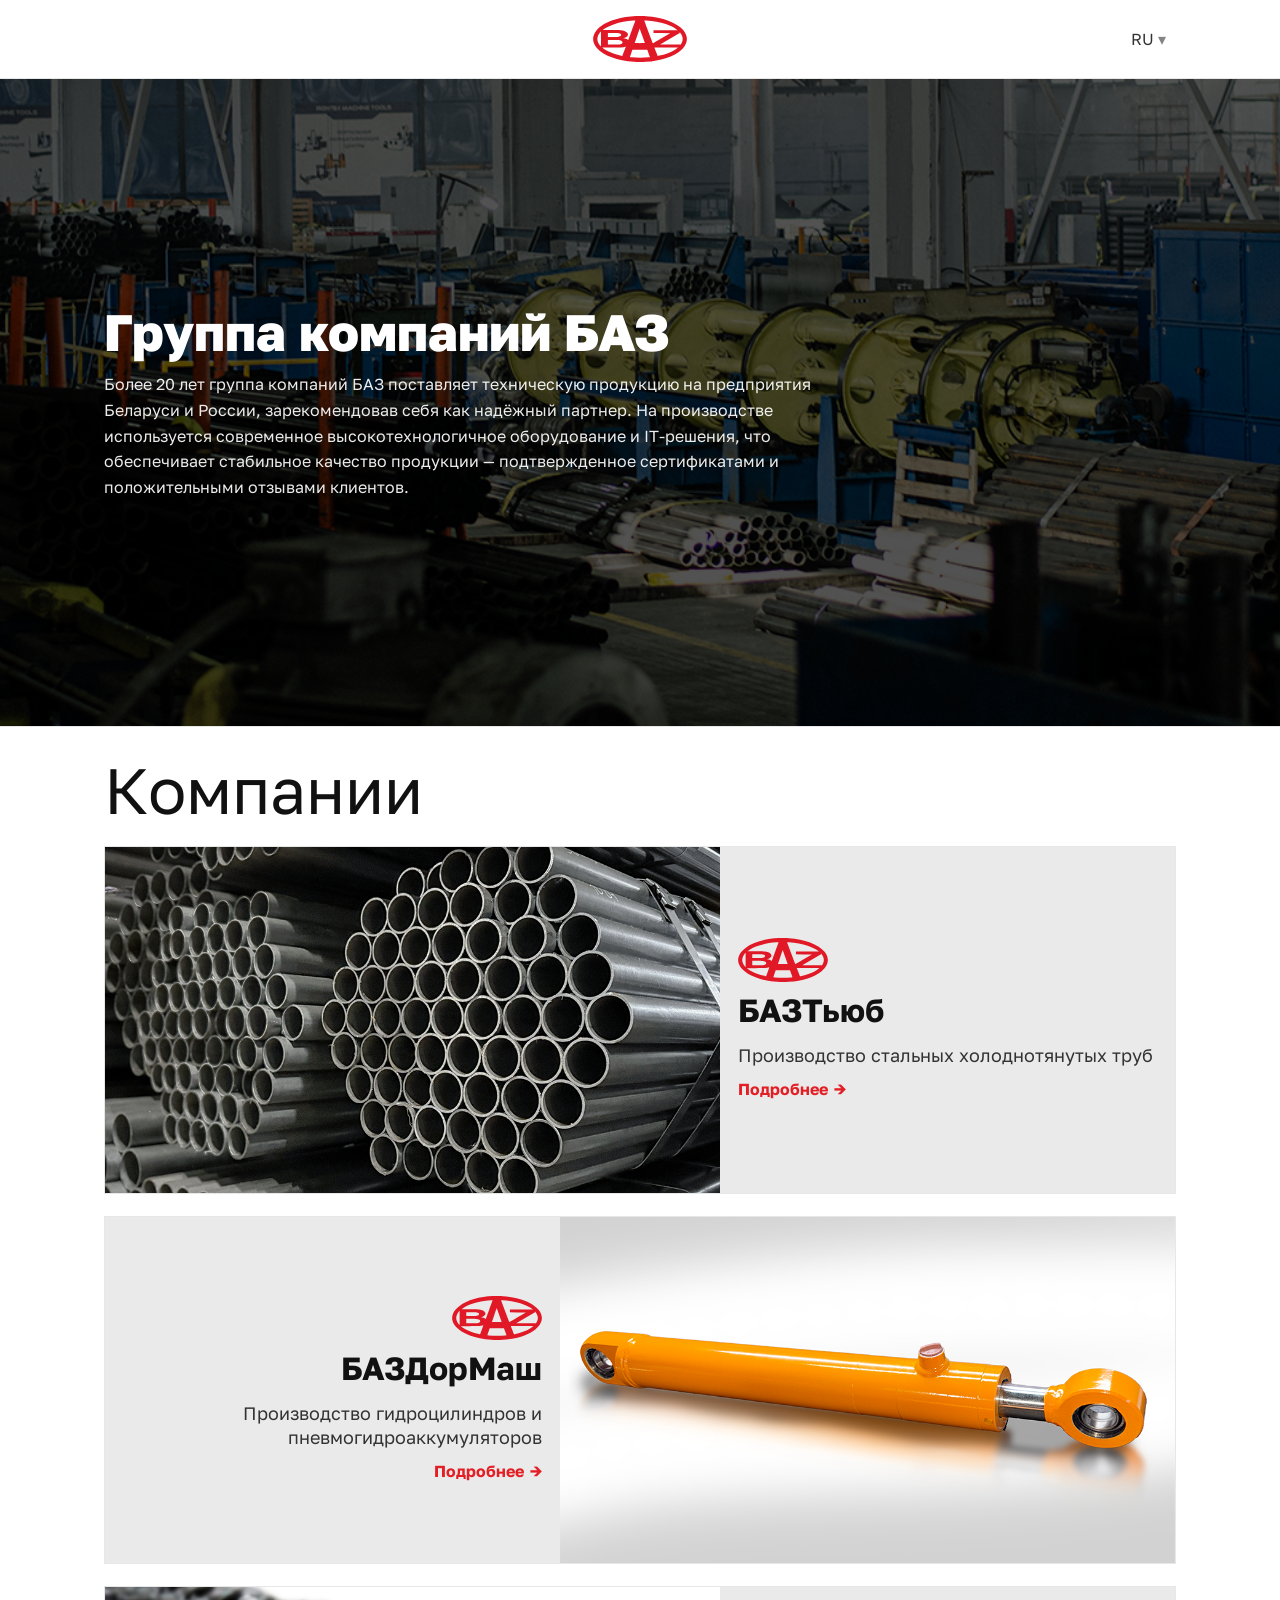
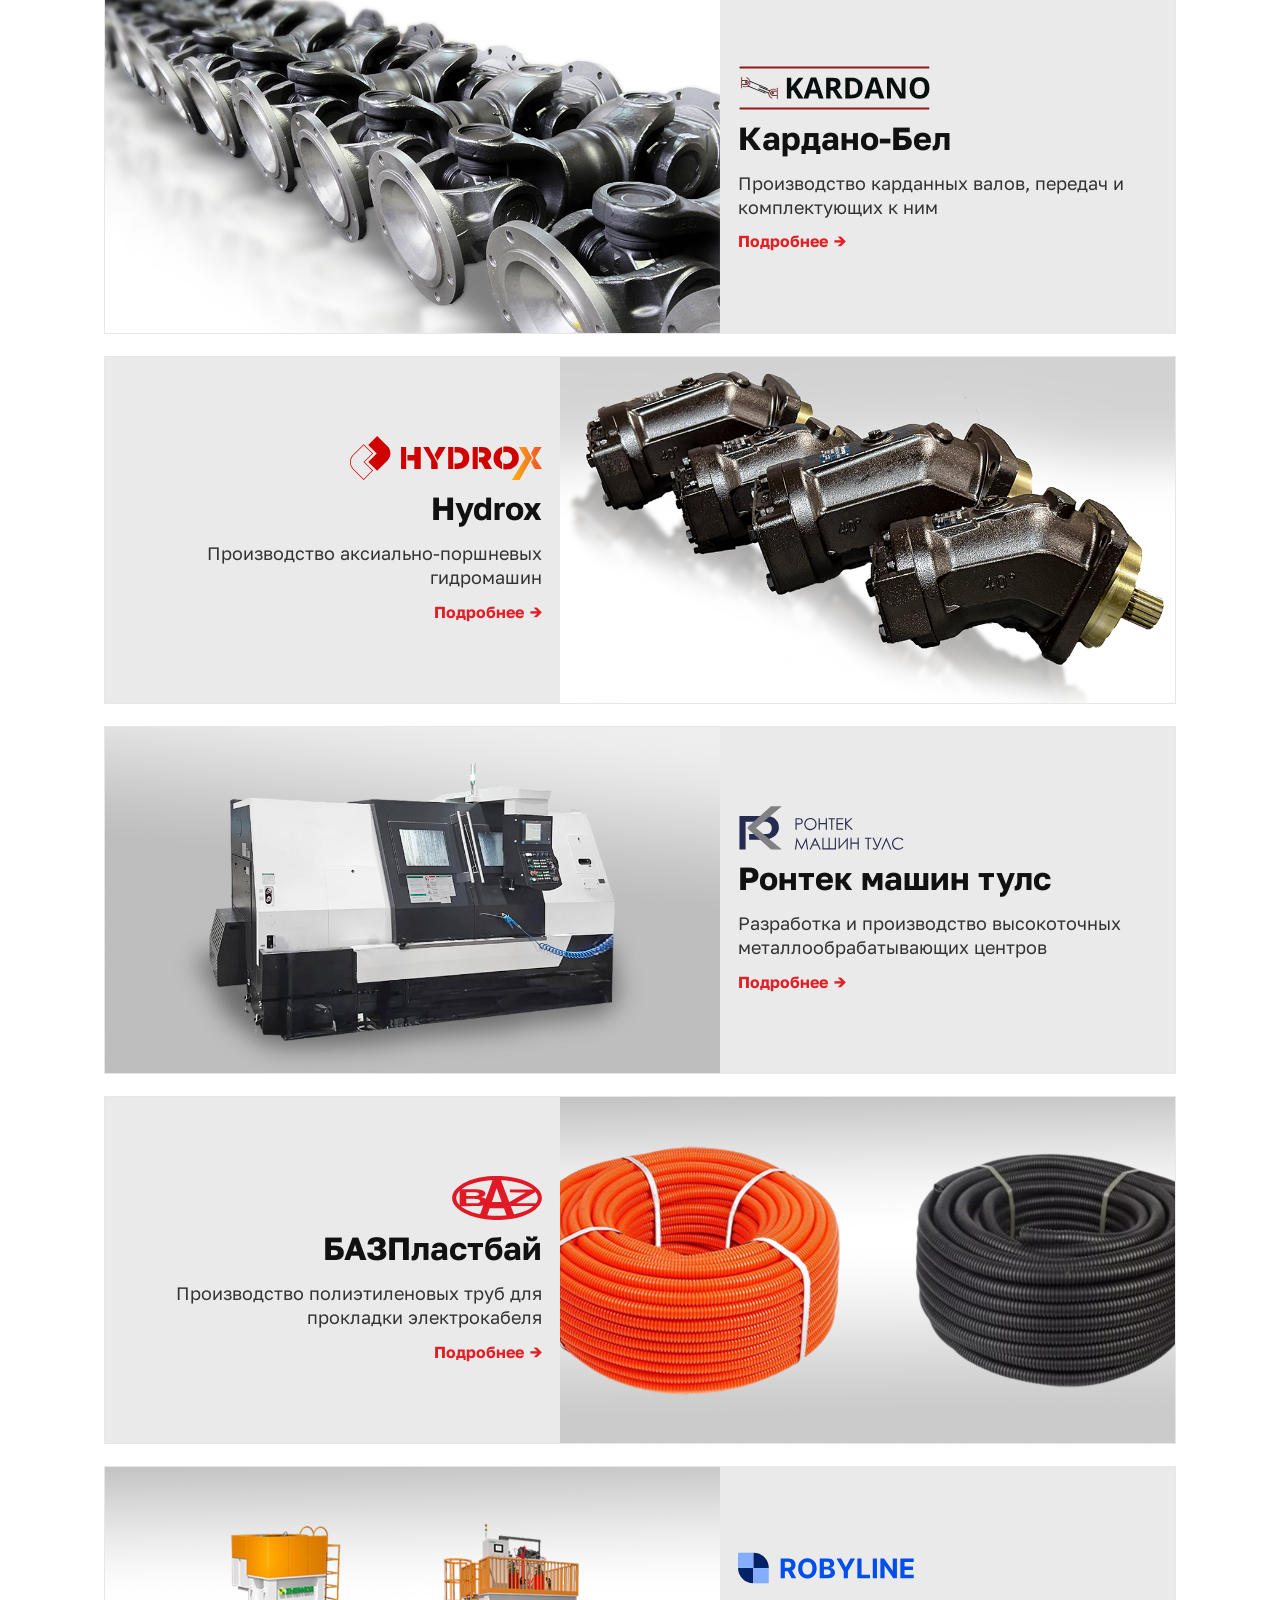
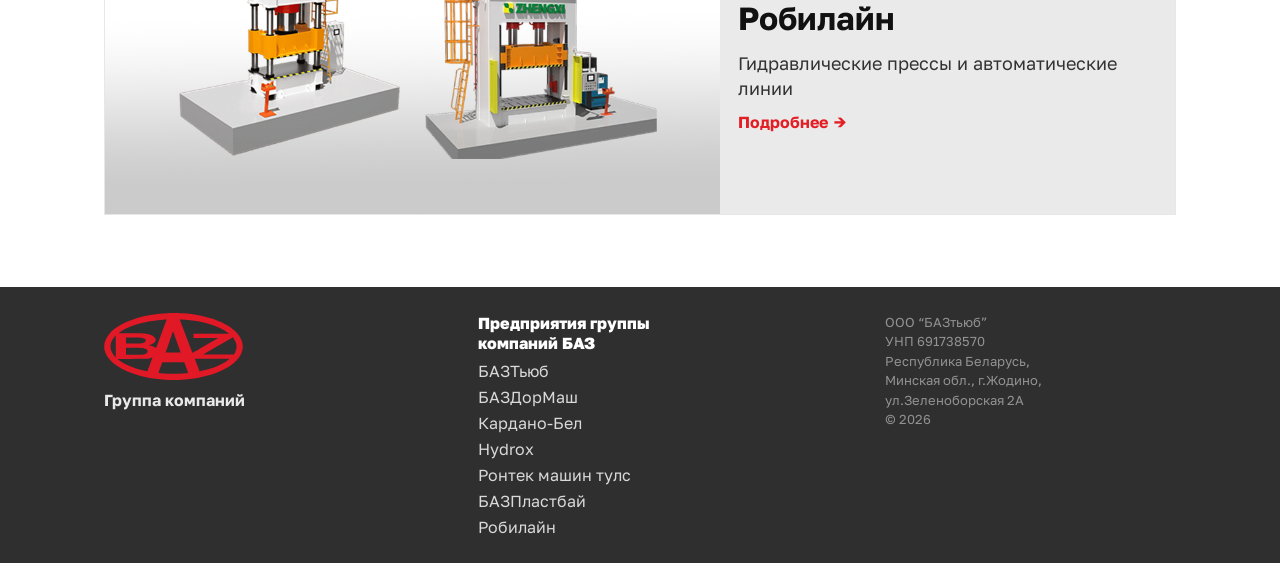
==== index.html @ dd6b68cf "new company layout" ====
<!DOCTYPE html>
<html lang="ru">
  <head>
    <meta charset="utf-8" />
    <meta name="viewport" content="width=device-width, initial-scale=1" />
    <title>Группа компаний БАЗ</title>

    <!-- Golos Text -->
    <link rel="preconnect" href="https://fonts.googleapis.com" />
    <link rel="preconnect" href="https://fonts.gstatic.com" crossorigin />
    <link
      href="https://fonts.googleapis.com/css2?family=Golos+Text:wght@400;500;600;700;800;900&display=swap"
      rel="stylesheet"
    />

    <link rel="stylesheet" href="styles.css" />
  </head>

  <body>
    <!-- HEADER -->
    <header class="header">
      <div class="container header__inner">
        <div></div>

        <a class="brand" href="#" aria-label="БАЗ">
          <img class="brand__logo" src="img/LogoBaz.svg" alt="БАЗ" />
        </a>

        <div class="lang">
          <button class="lang__btn" type="button">
            RU <span class="lang__chev">▾</span>
          </button>
        </div>
      </div>
    </header>

    <!-- HERO (без зума, без cover) -->
    <section class="hero">
      <img class="hero__img" src="img/Hero.png" alt="" aria-hidden="true" />
      <div class="hero__overlay" aria-hidden="true"></div>

      <div class="container hero__inner">
        <h1 class="hero__title">Группа компаний БАЗ</h1>
        <p class="hero__text">
          Более 20 лет группа компаний БАЗ поставляет техническую продукцию на
          предприятия Беларуси и России, зарекомендовав себя как надёжный
          партнер. На производстве используется современное высокотехнологичное
          оборудование и IT-решения, что обеспечивает стабильное качество
          продукции — подтвержденное сертификатами и положительными отзывами
          клиентов.
        </p>
      </div>
    </section>

    <!-- COMPANIES -->
    <main>
      <section class="section">
        <div class="container">
          <h2 class="section__title">Компании</h2>

          <div class="companies">
            <!-- 1 -->
            <article class="company">
              <div class="company__media">
                <img src="img/BAZtube.png" alt="БАЗТьюб" />
              </div>
              <div class="company__content">
                <div class="company__logo">
                  <!-- у БАЗ только общий логотип -->
                  <img src="img/LogoBaz.svg" alt="БАЗ" />
                </div>
                <h3 class="company__name">БАЗТьюб</h3>
                <p class="company__desc">
                  Производство стальных холоднотянутых труб
                </p>
                <a class="company__link" href="#">Подробнее <span>→</span></a>
              </div>
            </article>

            <!-- 2 -->
            <article class="company company--reverse">
              <div class="company__media">
                <img src="img/BAZDorMash.png" alt="БАЗДорМаш" />
              </div>
              <div class="company__content">
                <div class="company__logo">
                  <img src="img/LogoBaz.svg" alt="БАЗ" />
                </div>
                <h3 class="company__name">БАЗДорМаш</h3>
                <p class="company__desc">
                  Производство гидроцилиндров и пневмогидроаккумуляторов
                </p>
                <a class="company__link" href="#">Подробнее <span>→</span></a>
              </div>
            </article>

            <!-- 3 -->
            <article class="company">
              <div class="company__media">
                <img src="img/KardanoBel.png" alt="Кардано-Бел" />
              </div>
              <div class="company__content">
                <div class="company__logo">
                  <img src="img/LogoKardano.svg" alt="Кардано" />
                </div>
                <h3 class="company__name">Кардано-Бел</h3>
                <p class="company__desc">
                  Производство карданных валов, передач и комплектующих к ним
                </p>
                <a class="company__link" href="#">Подробнее <span>→</span></a>
              </div>
            </article>

            <!-- 4 -->
            <article class="company company--reverse">
              <div class="company__media">
                <img src="img/Hydrox.png" alt="Hydrox" />
              </div>
              <div class="company__content">
                <div class="company__logo">
                  <img src="img/LogoHydrox.svg" alt="Hydrox" />
                </div>
                <h3 class="company__name">Hydrox</h3>
                <p class="company__desc">
                  Производство аксиально-поршневых гидромашин
                </p>
                <a class="company__link" href="#">Подробнее <span>→</span></a>
              </div>
            </article>

            <!-- 5 -->
            <article class="company">
              <div class="company__media">
                <img src="img/Rontek.png" alt="Ронтек машин тулс" />
              </div>
              <div class="company__content">
                <div class="company__logo">
                  <img src="img/LogoRontek.svg" alt="Ронтек" />
                </div>
                <h3 class="company__name">Ронтек машин тулс</h3>
                <p class="company__desc">
                  Разработка и производство высокоточных металлообрабатывающих
                  центров
                </p>
                <a class="company__link" href="#">Подробнее <span>→</span></a>
              </div>
            </article>

            <!-- 6 -->
            <article class="company company--reverse">
              <div class="company__media">
                <img src="img/BAZPlastby.png" alt="БАЗПластбай" />
              </div>
              <div class="company__content">
                <div class="company__logo">
                  <img src="img/LogoBaz.svg" alt="БАЗ" />
                </div>
                <h3 class="company__name">БАЗПластбай</h3>
                <p class="company__desc">
                  Производство полиэтиленовых труб для прокладки электрокабеля
                </p>
                <a class="company__link" href="#">Подробнее <span>→</span></a>
              </div>
            </article>

            <!-- 7 -->
            <article class="company">
              <div class="company__media">
                <img src="img/Robyline.png" alt="Робилайн" />
              </div>
              <div class="company__content">
                <div class="company__logo">
                  <img src="img/LogoRobyline.svg" alt="Робилайн" />
                </div>
                <h3 class="company__name">Робилайн</h3>
                <p class="company__desc">
                  Гидравлические прессы и автоматические линии
                </p>
                <a class="company__link" href="#">Подробнее <span>→</span></a>
              </div>
            </article>
          </div>
        </div>
      </section>
    </main>

    <!-- FOOTER -->
    <footer class="footer">
      <div class="container footer__inner">
        <div class="footer__brand">
          <img class="footer__logo" src="img/LogoBaz.svg" alt="БАЗ" />
          <div class="footer__brandtext">Группа компаний</div>
        </div>

        <div class="footer__col">
          <div class="footer__title">Предприятия группы</br>компаний БАЗ</div>
          <ul class="footer__list">
            <li><a href="#">БАЗТьюб</a></li>
            <li><a href="#">БАЗДорМаш</a></li>
            <li><a href="#">Кардано-Бел</a></li>
            <li><a href="#">Hydrox</a></li>
            <li><a href="#">Ронтек машин тулс</a></li>
            <li><a href="#">БАЗПластбай</a></li>
            <li><a href="#">Робилайн</a></li>
          </ul>
        </div>

        <div class="footer__col">
          <!-- <div class="footer__title">Контакты</div> -->
          <div class="footer__small">
            <div>ООО “БАЗтьюб”</div>
            <div>УНП 691738570</div>
            <div>Республика Беларусь,</div>
            <div>Минская обл., г.Жодино,</div>
            <div>ул.Зеленоборская 2А</div>
            <div>© 2026</div>
          </div>
        </div>
      </div>
    </footer>
  </body>
</html>
---- styles.css ----
:root {
  --container: 1120px;
  --pad: 24px;

  --text: #111;
  --muted: #5b5b5b;
  --brand: #e31e24;

  --bg: #fff;
  --line: #e7e7e7;

  --footer: #2f2f2f;
}

* {
  box-sizing: border-box;
}
html,
body {
  height: 100%;
}
body {
  margin: 0;
  font-family: "Golos Text", system-ui, -apple-system, Segoe UI, Roboto, Arial,
    sans-serif;
  color: var(--text);
  background: var(--bg);
}

img {
  max-width: 100%;
  display: block;
}
a {
  color: inherit;
  text-decoration: none;
}
a:hover {
  text-decoration: underline;
}

.container {
  max-width: var(--container);
  margin: 0 auto;
  padding: 0 var(--pad);
}

/* HEADER */
.header {
  position: sticky;
  top: 0;
  z-index: 10;
  background: #fff;
  border-bottom: 1px solid var(--line);
}

.header__inner {
  height: 78px;
  display: grid;
  grid-template-columns: 1fr auto 1fr;
  align-items: center;
}

.brand {
  justify-self: center;
  display: inline-flex;
  align-items: center;
  height: 46px; /* фиксируем “полосу” под логотип */
}

.brand__logo {
  height: 46px; /* главное — фиксированная высота */
  width: auto;
  object-fit: contain;
}

.lang {
  justify-self: end;
}
.lang__btn {
  border: 0;
  background: transparent;
  font: inherit;
  color: #333;
  cursor: pointer;
  padding: 8px 10px;
}
.lang__chev {
  opacity: 0.6;
}

/* HERO: без zoom */
.hero {
  position: relative;
  height: 72vh;
  min-height: 520px;
  overflow: hidden;
  border-bottom: 1px solid var(--line);
}

/* ключ: contain / object-fit: contain */
.hero__img {
  position: absolute;
  inset: 0;
  width: 100%;
  height: 100%;
  object-fit: cover; /* <= НЕ приближает */
  object-position: center;
  background: #111; /* фон, если будут поля */
}

.hero__overlay {
  position: absolute;
  inset: 0;
  background: rgba(0, 0, 0, 0.68);
}

.hero__inner {
  position: relative;
  height: 100%;
  display: flex;
  flex-direction: column;
  justify-content: center;
  padding-top: 32px;
  padding-bottom: 32px;
}

.hero__title {
  margin: 0 0 14px;
  color: #fff;
  font-weight: 800;
  font-size: clamp(34px, 4vw, 58px);
  line-height: 1.05;
}

.hero__text {
  margin: 0;
  max-width: 760px;
  color: rgba(255, 255, 255, 0.92);
  font-size: 16px;
  line-height: 1.6;
}

/* SECTION */
.section {
  padding: 24px 0 72px;
}

.section__title {
  margin: 0 0 18px;
  font-size: 64px;
  font-weight: normal;
}

/* COMPANIES */
.companies {
  display: grid;
  gap: 22px;
}

/* карточка-ряд */
.company {
  display: grid;
  grid-template-columns: 1.15fr 0.85fr;
  border: 1px solid var(--line);
  background: #fff;
  overflow: hidden;
}

.company--reverse {
  grid-template-columns: 0.85fr 1.15fr;
}
.company--reverse .company__media {
  order: 2;
}
.company--reverse .company__content {
  order: 1;
}

/* медиа зона: одинаковая геометрия */
.company__media {
  background: #eaeaea;
  aspect-ratio: 16 / 9; /* фиксирует высоту, чтобы не “плыло” */
  width: 100%;
}
.company__media img {
  width: 100%;
  height: 100%;
  object-fit: cover; /* здесь нормально cover — это не hero */
  object-position: center;
}

/* контент */
.company__content {
  padding: 18px 18px 16px;
  display: grid;
  align-content: center;
  gap: 6px;
  background: #eaeaea;
}

/* reverse: текст вправо (в сторону оси) */
.company--reverse .company__content {
  text-align: right;
}

/* reverse: логотип вправо */
.company--reverse .company__logo {
  justify-content: flex-end;
}

/* reverse: ссылка вправо */
.company--reverse .company__link {
  justify-content: flex-end;
}

/* зона под логотип компании — фиксируем, чтобы разные SVG не сдвигали */
.company__logo {
  height: 34px;
  display: flex;
  align-items: center;
}
.company__logo img {
  height: 44px;
  width: auto;
  object-fit: contain;
}

.company__name {
  margin: 8px 0;
  font-size: 32px;
}

.company__desc {
  margin: 0;
  color: #333;
  font-size: 18px;
  line-height: 1.35;
}

.company__link {
  margin-top: 6px;
  color: var(--brand);
  font-weight: 700;
  font-size: 16px;
  display: inline-flex;
  align-items: center;
  gap: 6px;
}

/* FOOTER */
.footer {
  background: var(--footer);
  color: #e9e9e9;
  padding: 26px 0;
}

.footer__inner {
  display: grid;
  grid-template-columns: 1.1fr 1.2fr 0.9fr;
  gap: 18px;
  align-items: start;
}

.footer__brand {
  display: grid;
  gap: 10px;
}

.footer__logo {
  height: 68px;
  width: auto;
  object-fit: contain;
}

.footer__brandtext {
  font-weight: 700;
  line-height: 1.2;
}

.footer__title {
  font-weight: 800;
  margin-bottom: 8px;
  color: #fff;
}

.footer__list {
  list-style: none;
  margin: 0;
  padding: 0;
  display: grid;
  gap: 6px;
}
.footer__list a {
  color: #d9d9d9;
}
.footer__list a:hover {
  color: #fff;
}

.footer__small {
  color: #929292;
  font-size: 13px;
  line-height: 1.5;
}

/* RESPONSIVE */
@media (max-width: 992px) {
  .hero {
    min-height: 460px;
    height: 66vh;
  }
  .footer__inner {
    grid-template-columns: 1fr;
    text-align: center;
  }
  .footer__brand {
    justify-items: center; /* центр для grid */
  }
  .footer__logo {
    margin: 0 auto; /* логотип по центру */
  }
  .footer__list {
    justify-items: center; /* ссылки по центру */
  }
}

@media (max-width: 768px) {
  /* .header__inner {
    grid-template-columns: 1fr auto auto;
    gap: 10px;
  } */

  .company,
  .company--reverse {
    grid-template-columns: 1fr;
  }
  .company--reverse .company__media,
  .company--reverse .company__content {
    order: 0;
  }

  /* чтобы на мобиле фон всегда был “целиком” */
  .hero__img {
    object-fit: cover;
  }
}
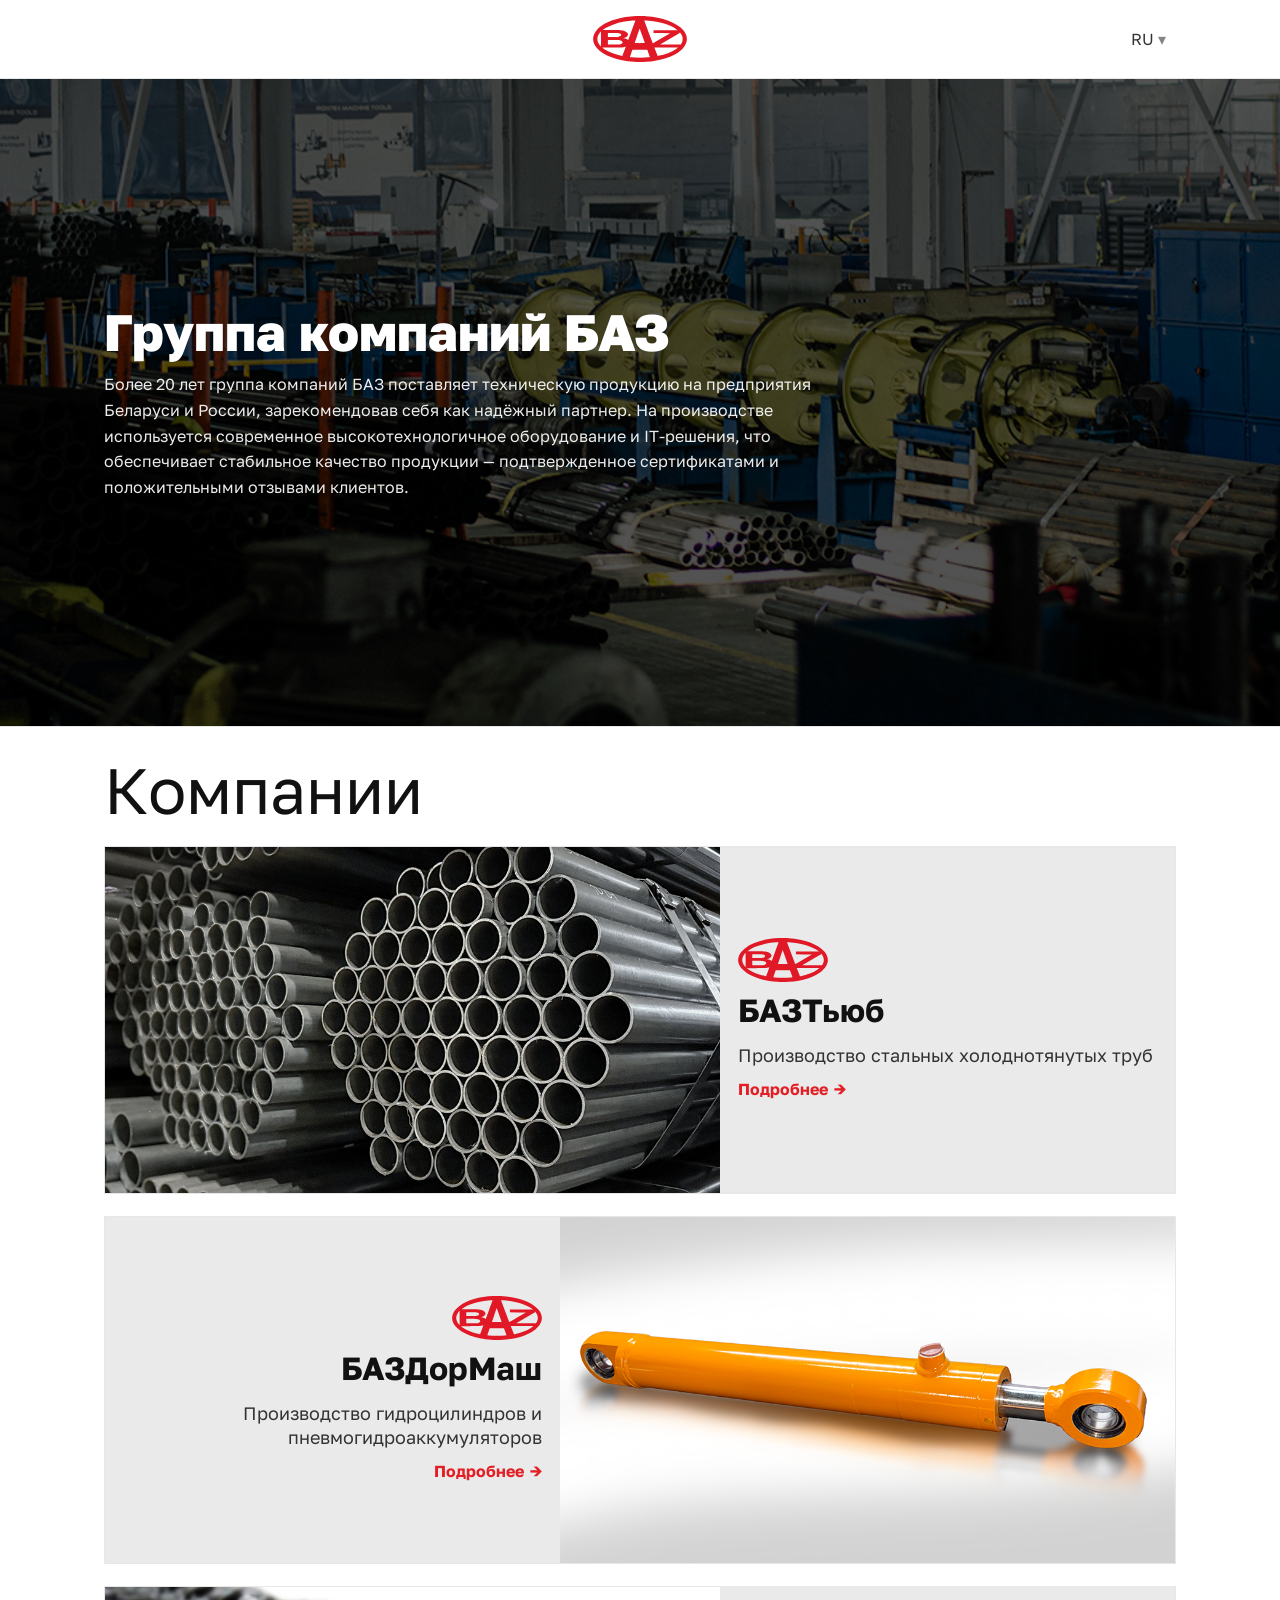
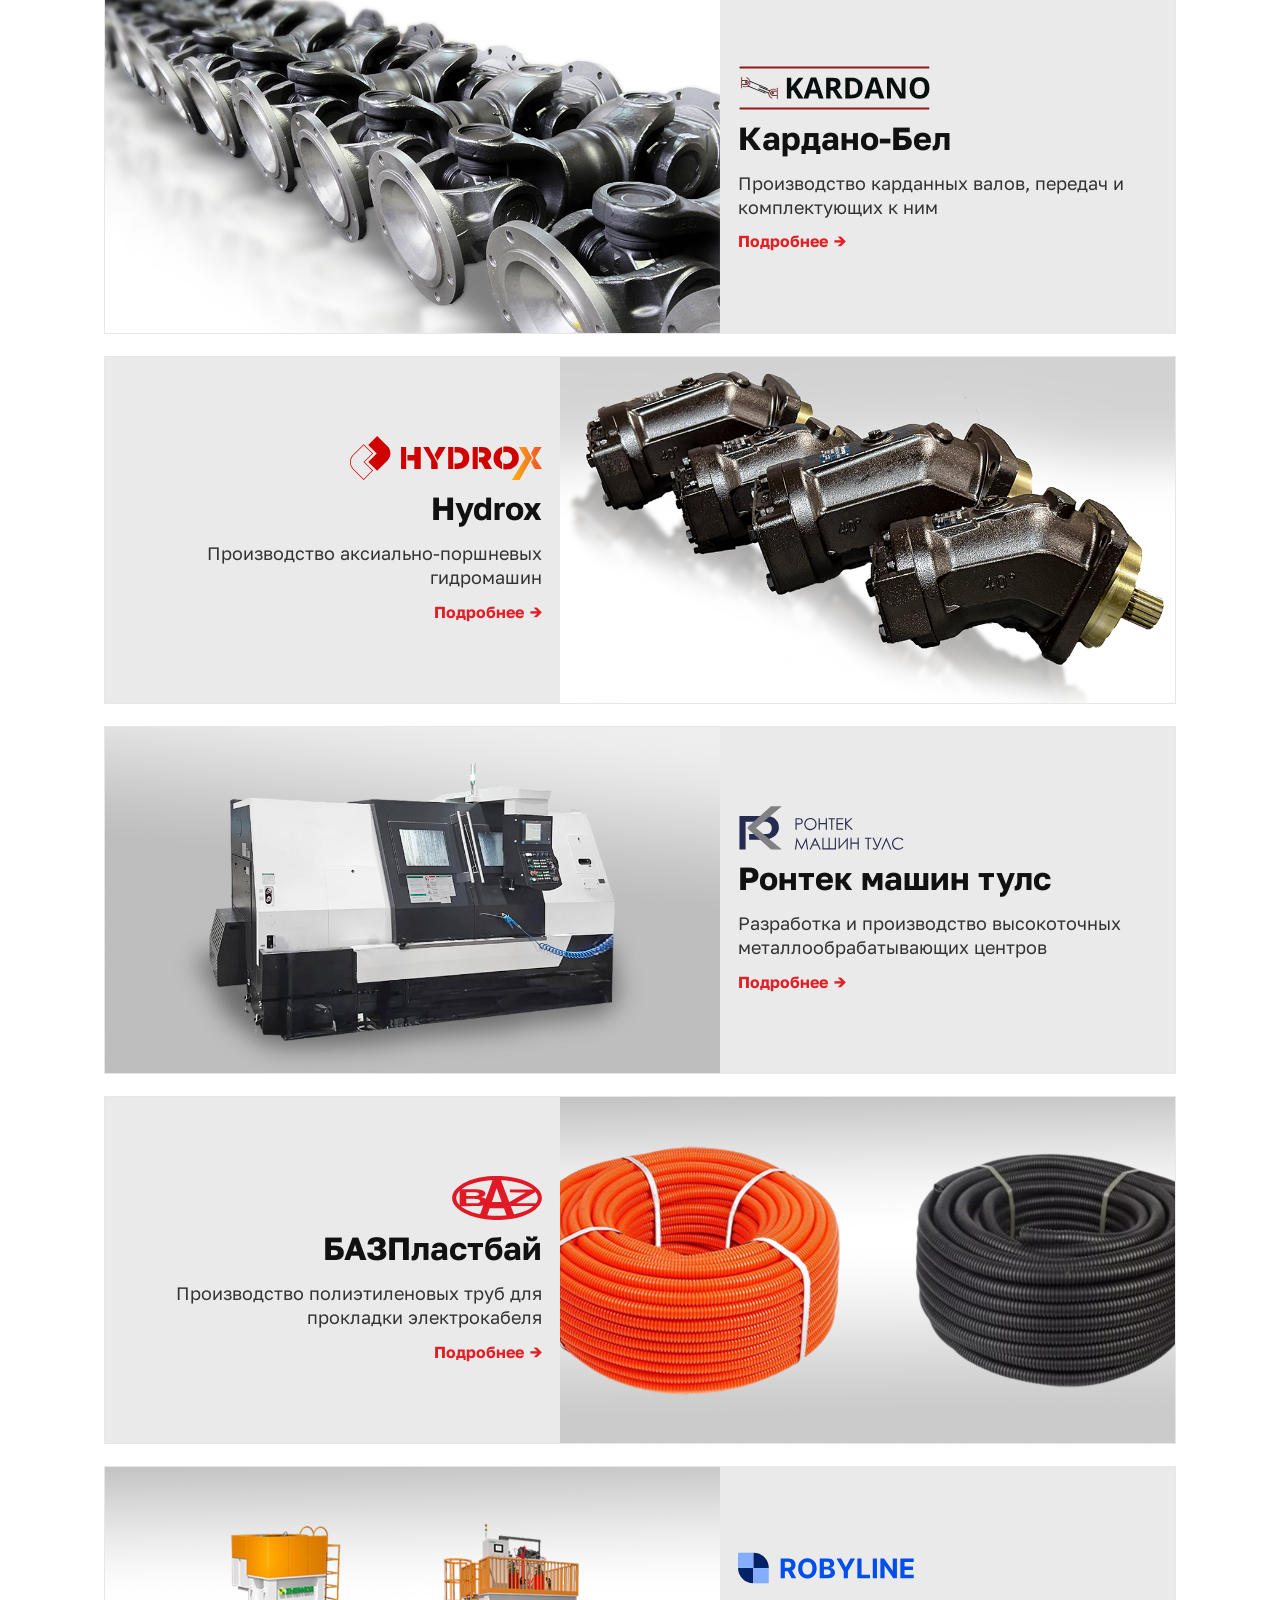
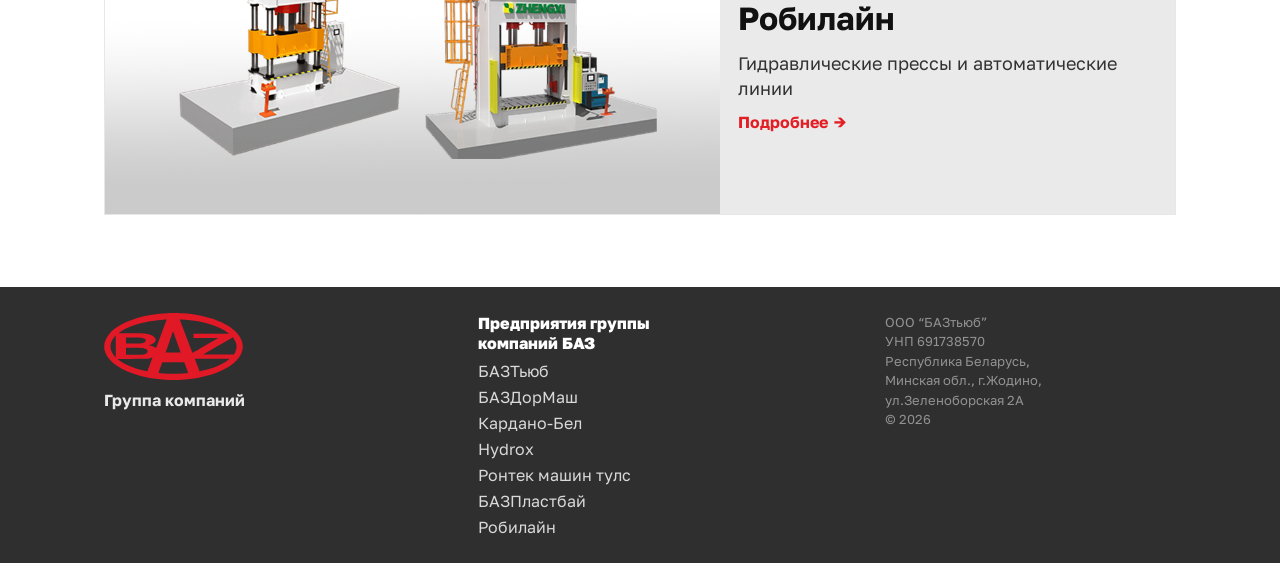
==== commit 9f29e233: "add some ceo tags" ====
--- a/index.html
+++ b/index.html
@@ -3,7 +3,12 @@
   <head>
     <meta charset="utf-8" />
     <meta name="viewport" content="width=device-width, initial-scale=1" />
-    <title>Группа компаний БАЗ</title>
+    <title>Группа компаний "БАЗ" - белорусский производитель холоднодеформированной трубы, гидроцилиндров, карданных валов и иной продукции машиностроения</title>
+    <meta
+      name="description"
+      content="Производство холоднодеформированной трубы, лидер белорусского рынка по производству стальной холоднодеформированной трубы, сварная труба для карданного вала, валы карданные УАЗ, шток для гидроцилиндра, гидроцилиндр КамАЗ, купить гидроцилиндр опт, машиностроительное предприятие Жодино, хромированный шток, гидроцилиндр для тракторов и комбайнов"
+    />
+    <meta name="robots" content="index, follow" />
 
     <!-- Golos Text -->
     <link rel="preconnect" href="https://fonts.googleapis.com" />
@@ -36,7 +41,7 @@
 
     <!-- HERO (без зума, без cover) -->
     <section class="hero">
-      <img class="hero__img" src="img/Hero.png" alt="" aria-hidden="true" />
+      <img class="hero__img" src="img/Прогрессивное_предприятие_Беларуси.png" alt="Крупное производство Беларуси с автоматизацией" aria-hidden="true" />
       <div class="hero__overlay" aria-hidden="true"></div>
 
       <div class="container hero__inner">
@@ -62,7 +67,7 @@
             <!-- 1 -->
             <article class="company">
               <div class="company__media">
-                <img src="img/BAZtube.png" alt="БАЗТьюб" />
+                <img src="img/Холоднодеформированная_бесшовная_труба.png" alt="БАЗТьюб сортамент бесшовных труб" />
               </div>
               <div class="company__content">
                 <div class="company__logo">
@@ -80,7 +85,7 @@
             <!-- 2 -->
             <article class="company company--reverse">
               <div class="company__media">
-                <img src="img/BAZDorMash.png" alt="БАЗДорМаш" />
+                <img src="img/Гидроцилиндр от белорусского произволителя.png" alt="БАЗДорМаш каталог гидроцилиндров" />
               </div>
               <div class="company__content">
                 <div class="company__logo">
@@ -97,7 +102,7 @@
             <!-- 3 -->
             <article class="company">
               <div class="company__media">
-                <img src="img/KardanoBel.png" alt="Кардано-Бел" />
+                <img src="img/Валы_карданные_для_сельскохозяйственной_техники.png" alt="Кардано-Бел каталог карданов" />
               </div>
               <div class="company__content">
                 <div class="company__logo">
@@ -114,7 +119,7 @@
             <!-- 4 -->
             <article class="company company--reverse">
               <div class="company__media">
-                <img src="img/Hydrox.png" alt="Hydrox" />
+                <img src="img/Гидронасосы.png" alt="Гидрокс крупноузловая сборка гидромашин" />
               </div>
               <div class="company__content">
                 <div class="company__logo">
@@ -131,7 +136,7 @@
             <!-- 5 -->
             <article class="company">
               <div class="company__media">
-                <img src="img/Rontek.png" alt="Ронтек машин тулс" />
+                <img src="img/Автоматизированные_линии.png" alt="Детали для грузовых автомобилей и спецтехники"/>
               </div>
               <div class="company__content">
                 <div class="company__logo">
@@ -149,7 +154,7 @@
             <!-- 6 -->
             <article class="company company--reverse">
               <div class="company__media">
-                <img src="img/BAZPlastby.png" alt="БАЗПластбай" />
+                <img src="img/Трубы_из_ПНД_для_изоляции.png" alt="труба пластиковая изоляция" />
               </div>
               <div class="company__content">
                 <div class="company__logo">
@@ -166,7 +171,7 @@
             <!-- 7 -->
             <article class="company">
               <div class="company__media">
-                <img src="img/Robyline.png" alt="Робилайн" />
+                <img src="img/Промышленные_пресса.png" alt="БАЗ запчасти для специальной техники"/>
               </div>
               <div class="company__content">
                 <div class="company__logo">
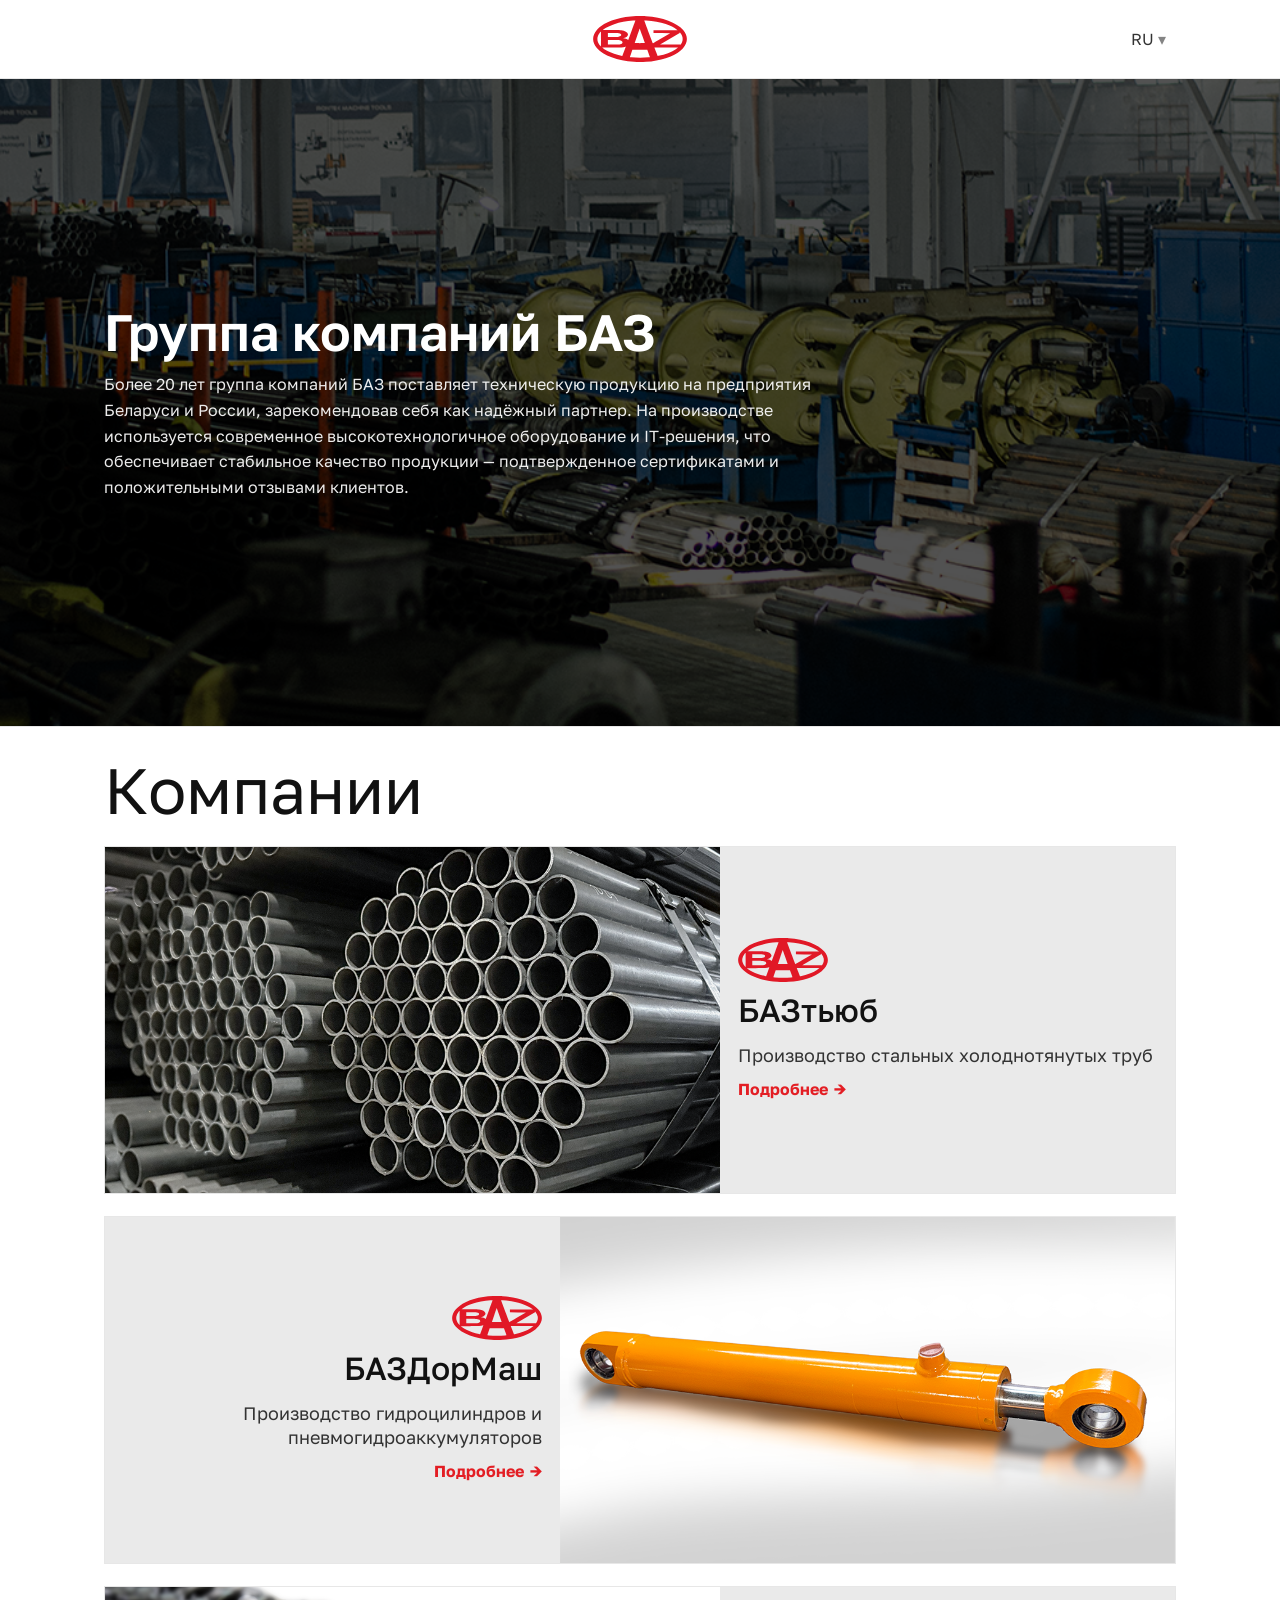
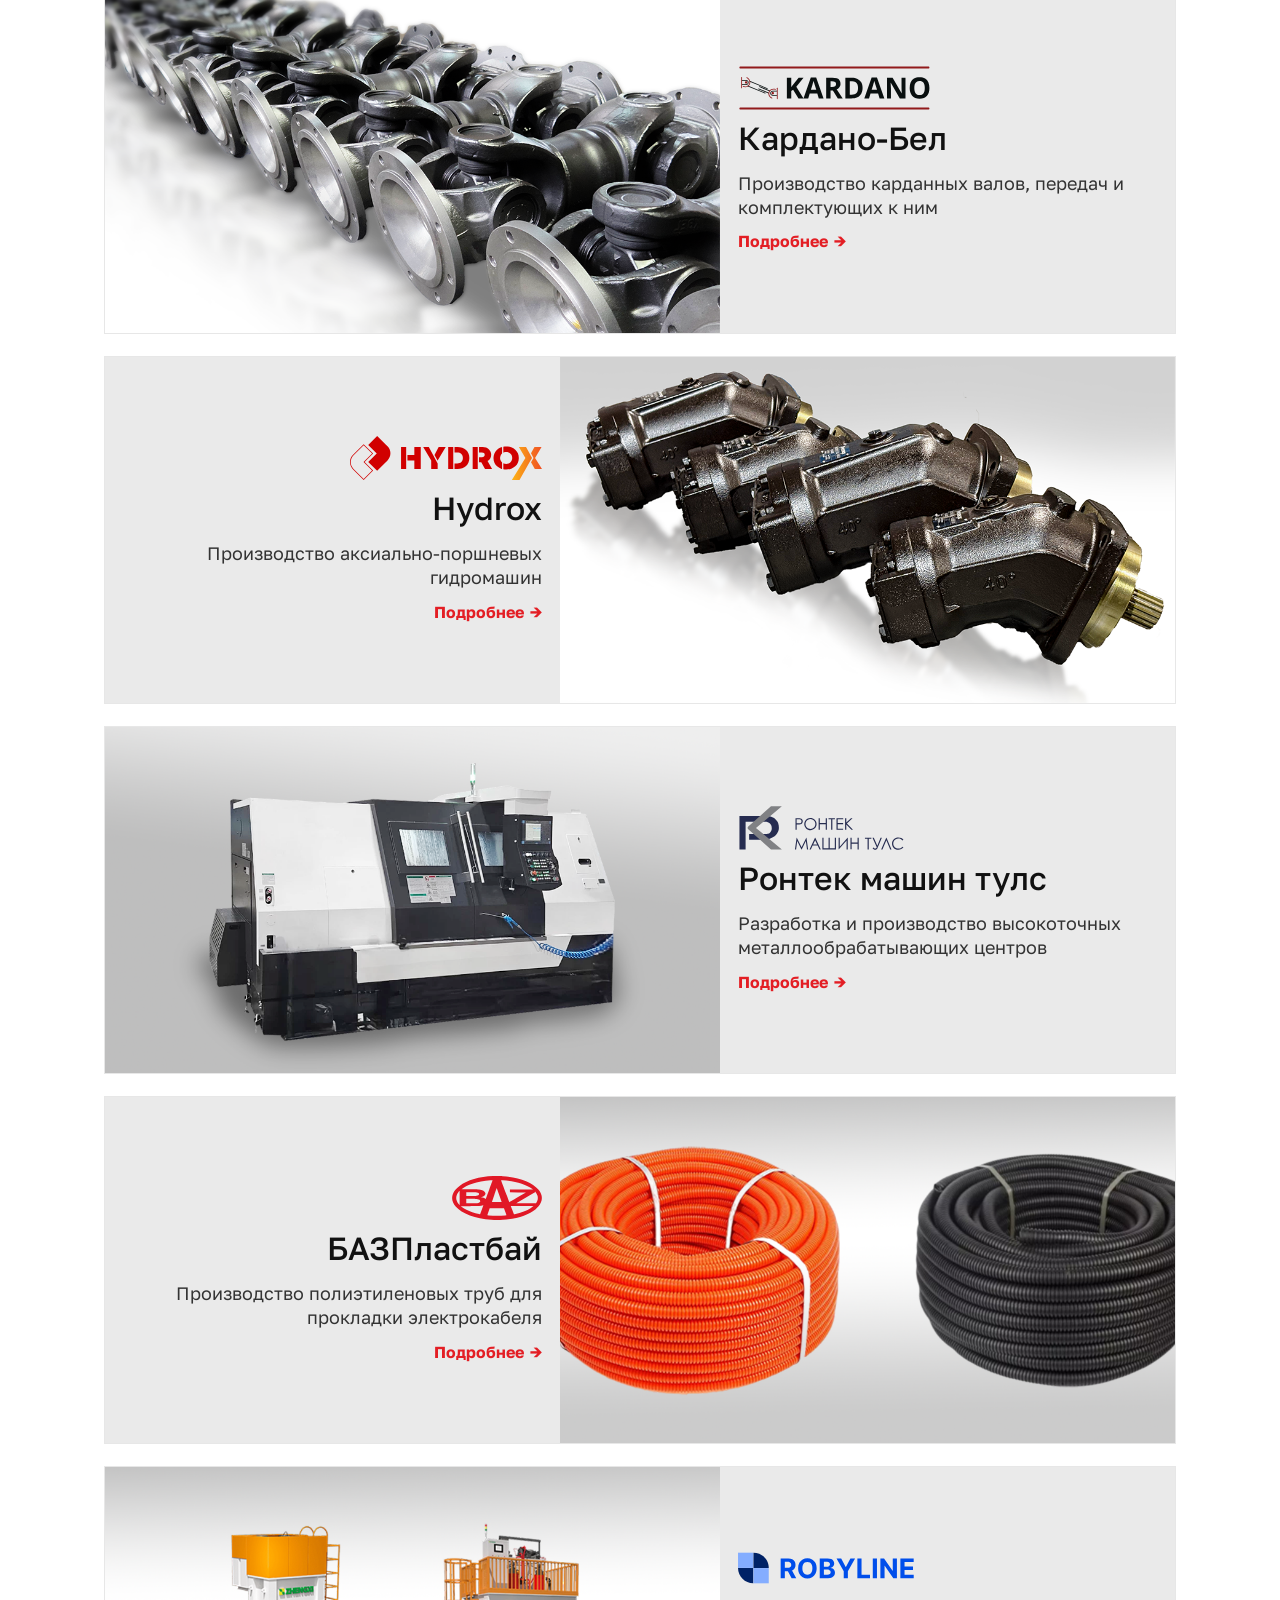
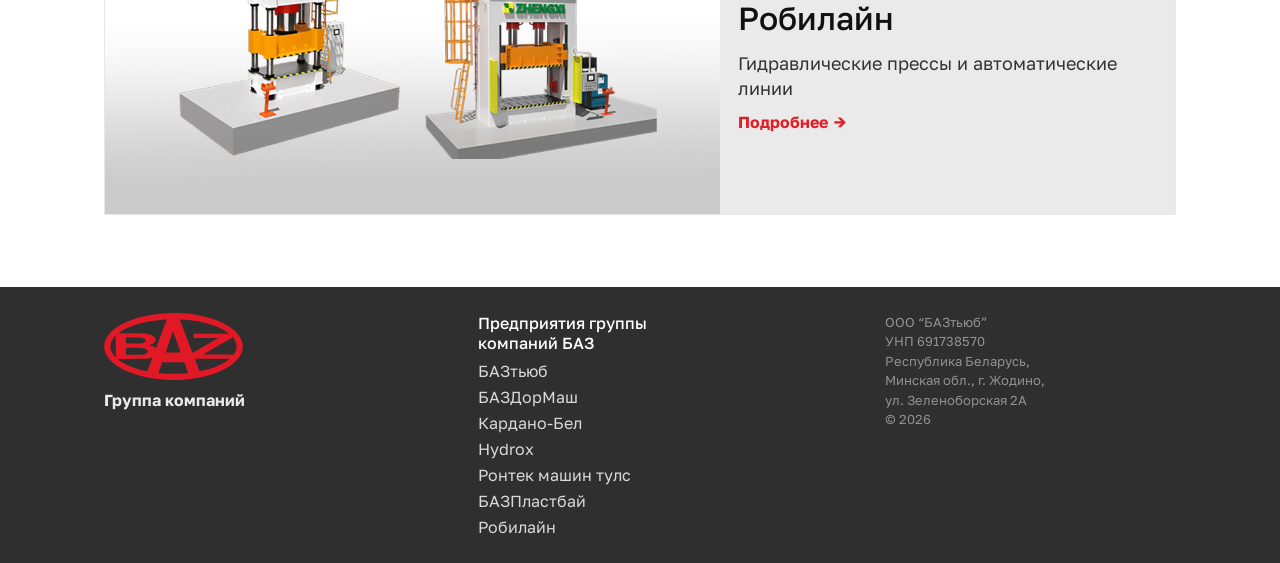
==== commit 99723fec: "finish all web pages" ====
--- a/index.html
+++ b/index.html
@@ -74,11 +74,11 @@
                   <!-- у БАЗ только общий логотип -->
                   <img src="img/LogoBaz.svg" alt="БАЗ" />
                 </div>
-                <h3 class="company__name">БАЗТьюб</h3>
+                <h3 class="company__name">БАЗтьюб</h3>
                 <p class="company__desc">
                   Производство стальных холоднотянутых труб
                 </p>
-                <a class="company__link" href="#">Подробнее <span>→</span></a>
+                <a class="company__link" href="llcs/baztube.html">Подробнее <span>→</span></a>
               </div>
             </article>
 
@@ -95,7 +95,7 @@
                 <p class="company__desc">
                   Производство гидроцилиндров и пневмогидроаккумуляторов
                 </p>
-                <a class="company__link" href="#">Подробнее <span>→</span></a>
+                <a class="company__link" href="llcs/bazdormash.html">Подробнее <span>→</span></a>
               </div>
             </article>
 
@@ -112,7 +112,7 @@
                 <p class="company__desc">
                   Производство карданных валов, передач и комплектующих к ним
                 </p>
-                <a class="company__link" href="#">Подробнее <span>→</span></a>
+                <a class="company__link" href="llcs/kardano.html">Подробнее <span>→</span></a>
               </div>
             </article>
 
@@ -129,7 +129,7 @@
                 <p class="company__desc">
                   Производство аксиально-поршневых гидромашин
                 </p>
-                <a class="company__link" href="#">Подробнее <span>→</span></a>
+                <a class="company__link" href="llcs/hydrox.html">Подробнее <span>→</span></a>
               </div>
             </article>
 
@@ -147,7 +147,7 @@
                   Разработка и производство высокоточных металлообрабатывающих
                   центров
                 </p>
-                <a class="company__link" href="#">Подробнее <span>→</span></a>
+                <a class="company__link" href="llcs/rontek.html">Подробнее <span>→</span></a>
               </div>
             </article>
 
@@ -164,7 +164,7 @@
                 <p class="company__desc">
                   Производство полиэтиленовых труб для прокладки электрокабеля
                 </p>
-                <a class="company__link" href="#">Подробнее <span>→</span></a>
+                <a class="company__link" href="llcs/bazplastby.html">Подробнее <span>→</span></a>
               </div>
             </article>
 
@@ -181,7 +181,7 @@
                 <p class="company__desc">
                   Гидравлические прессы и автоматические линии
                 </p>
-                <a class="company__link" href="#">Подробнее <span>→</span></a>
+                <a class="company__link" href="llcs/robyline.html">Подробнее <span>→</span></a>
               </div>
             </article>
           </div>
@@ -200,13 +200,13 @@
         <div class="footer__col">
           <div class="footer__title">Предприятия группы</br>компаний БАЗ</div>
           <ul class="footer__list">
-            <li><a href="#">БАЗТьюб</a></li>
-            <li><a href="#">БАЗДорМаш</a></li>
-            <li><a href="#">Кардано-Бел</a></li>
-            <li><a href="#">Hydrox</a></li>
-            <li><a href="#">Ронтек машин тулс</a></li>
-            <li><a href="#">БАЗПластбай</a></li>
-            <li><a href="#">Робилайн</a></li>
+            <li><a href="llcs/baztube.html">БАЗтьюб</a></li>
+            <li><a href="llcs/bazdormash.html">БАЗДорМаш</a></li>
+            <li><a href="llcs/kardano.html">Кардано-Бел</a></li>
+            <li><a href="llcs/hydrox.html">Hydrox</a></li>
+            <li><a href="llcs/rontek.html">Ронтек машин тулс</a></li>
+            <li><a href="llcs/bazplastby.html">БАЗПластбай</a></li>
+            <li><a href="llcs/robyline.html">Робилайн</a></li>
           </ul>
         </div>
 
@@ -216,8 +216,8 @@
             <div>ООО “БАЗтьюб”</div>
             <div>УНП 691738570</div>
             <div>Республика Беларусь,</div>
-            <div>Минская обл., г.Жодино,</div>
-            <div>ул.Зеленоборская 2А</div>
+            <div>Минская обл., г. Жодино,</div>
+            <div>ул. Зеленоборская 2А</div>
             <div>© 2026</div>
           </div>
         </div>
--- a/styles.css
+++ b/styles.css
@@ -128,7 +128,7 @@
 .hero__title {
   margin: 0 0 14px;
   color: #fff;
-  font-weight: 800;
+  font-weight: 600;
   font-size: clamp(34px, 4vw, 58px);
   line-height: 1.05;
 }
@@ -229,6 +229,7 @@
 .company__name {
   margin: 8px 0;
   font-size: 32px;
+  font-weight: 500;
 }
 
 .company__desc {
@@ -279,7 +280,7 @@
 }
 
 .footer__title {
-  font-weight: 800;
+  font-weight: 500;
   margin-bottom: 8px;
   color: #fff;
 }
@@ -345,3 +346,175 @@
     object-fit: cover;
   }
 }
+
+/**************************/
+/*   COMPANY INNER PAGE   */
+/**************************/
+
+.company-page {
+  background: #f2f2f2;
+}
+
+.company-hero {
+  position: relative;
+  min-height: 72vh;
+  display: flex;
+  align-items: center;
+  overflow: hidden;
+}
+
+.company-hero__img {
+  position: absolute;
+  inset: 0;
+  width: 100%;
+  height: 100%;
+  object-fit: cover;
+  object-position: center;
+}
+
+.company-hero__overlay {
+  position: absolute;
+  inset: 0;
+  background: rgba(0, 0, 0, 0.45);
+}
+
+.company-hero__inner {
+  position: relative;
+  z-index: 1;
+  width: 100%;
+  padding-top: 80px;
+  padding-bottom: 80px;
+}
+
+.company-hero__content {
+  max-width: 760px;
+  color: #fff;
+}
+
+.company-hero__title {
+  margin: 0 0 16px;
+  font-size: clamp(42px, 5vw, 64px);
+  font-weight: 800;
+  line-height: 1.05;
+}
+
+.company-hero__text {
+  margin: 0 0 24px;
+  max-width: 720px;
+  font-size: 18px;
+  line-height: 1.45;
+  color: rgba(255, 255, 255, 0.95);
+}
+
+.company-hero__button {
+  display: inline-flex;
+  align-items: center;
+  gap: 8px;
+  padding: 12px 18px;
+  background: #e31e24;
+  color: #fff;
+  font-size: 16px;
+  font-weight: 700;
+  text-decoration: none;
+  transition: background 0.2s ease;
+}
+
+.company-hero__button:hover {
+  background: #c9151b;
+  text-decoration: none;
+}
+
+/* ABOUT */
+.company-about {
+  background: #f2f2f2;
+  padding: 48px 0 24px;
+}
+
+.company-about__title {
+  margin: 0 0 24px;
+  color: #2d2d2d;
+  font-size: clamp(34px, 4vw, 52px);
+  font-weight: 500;
+  line-height: 1.1;
+}
+
+.company-about__text {
+  max-width: 1240px;
+}
+
+.company-about__text p {
+  margin: 0 0 18px;
+  color: #333;
+  font-size: 20px;
+  line-height: 1.35;
+}
+
+/* GALLERY */
+.company-gallery {
+  background: #f2f2f2;
+  padding: 8px 0 56px;
+}
+
+.company-gallery__grid {
+  display: grid;
+  grid-template-columns: 1fr 1fr;
+  gap: 12px;
+}
+
+.company-gallery__item {
+  overflow: hidden;
+}
+
+.company-gallery__item img {
+  display: block;
+  width: 100%;
+  height: 100%;
+  object-fit: cover;
+}
+
+.company-gallery__item--wide {
+  grid-column: 1 / -1;
+}
+
+/* responsive */
+@media (max-width: 992px) {
+  .company-hero {
+    min-height: 360px;
+  }
+
+  .company-about__text p {
+    font-size: 18px;
+  }
+}
+
+@media (max-width: 768px) {
+  .company-hero {
+    min-height: 320px;
+  }
+
+  .company-hero__inner {
+    padding-top: 56px;
+    padding-bottom: 56px;
+  }
+
+  .company-hero__text {
+    font-size: 16px;
+  }
+
+  .company-about {
+    padding: 36px 0 20px;
+  }
+
+  .company-about__text p {
+    font-size: 16px;
+    line-height: 1.45;
+  }
+
+  .company-gallery__grid {
+    grid-template-columns: 1fr;
+  }
+
+  .company-gallery__item--wide {
+    grid-column: auto;
+  }
+}
